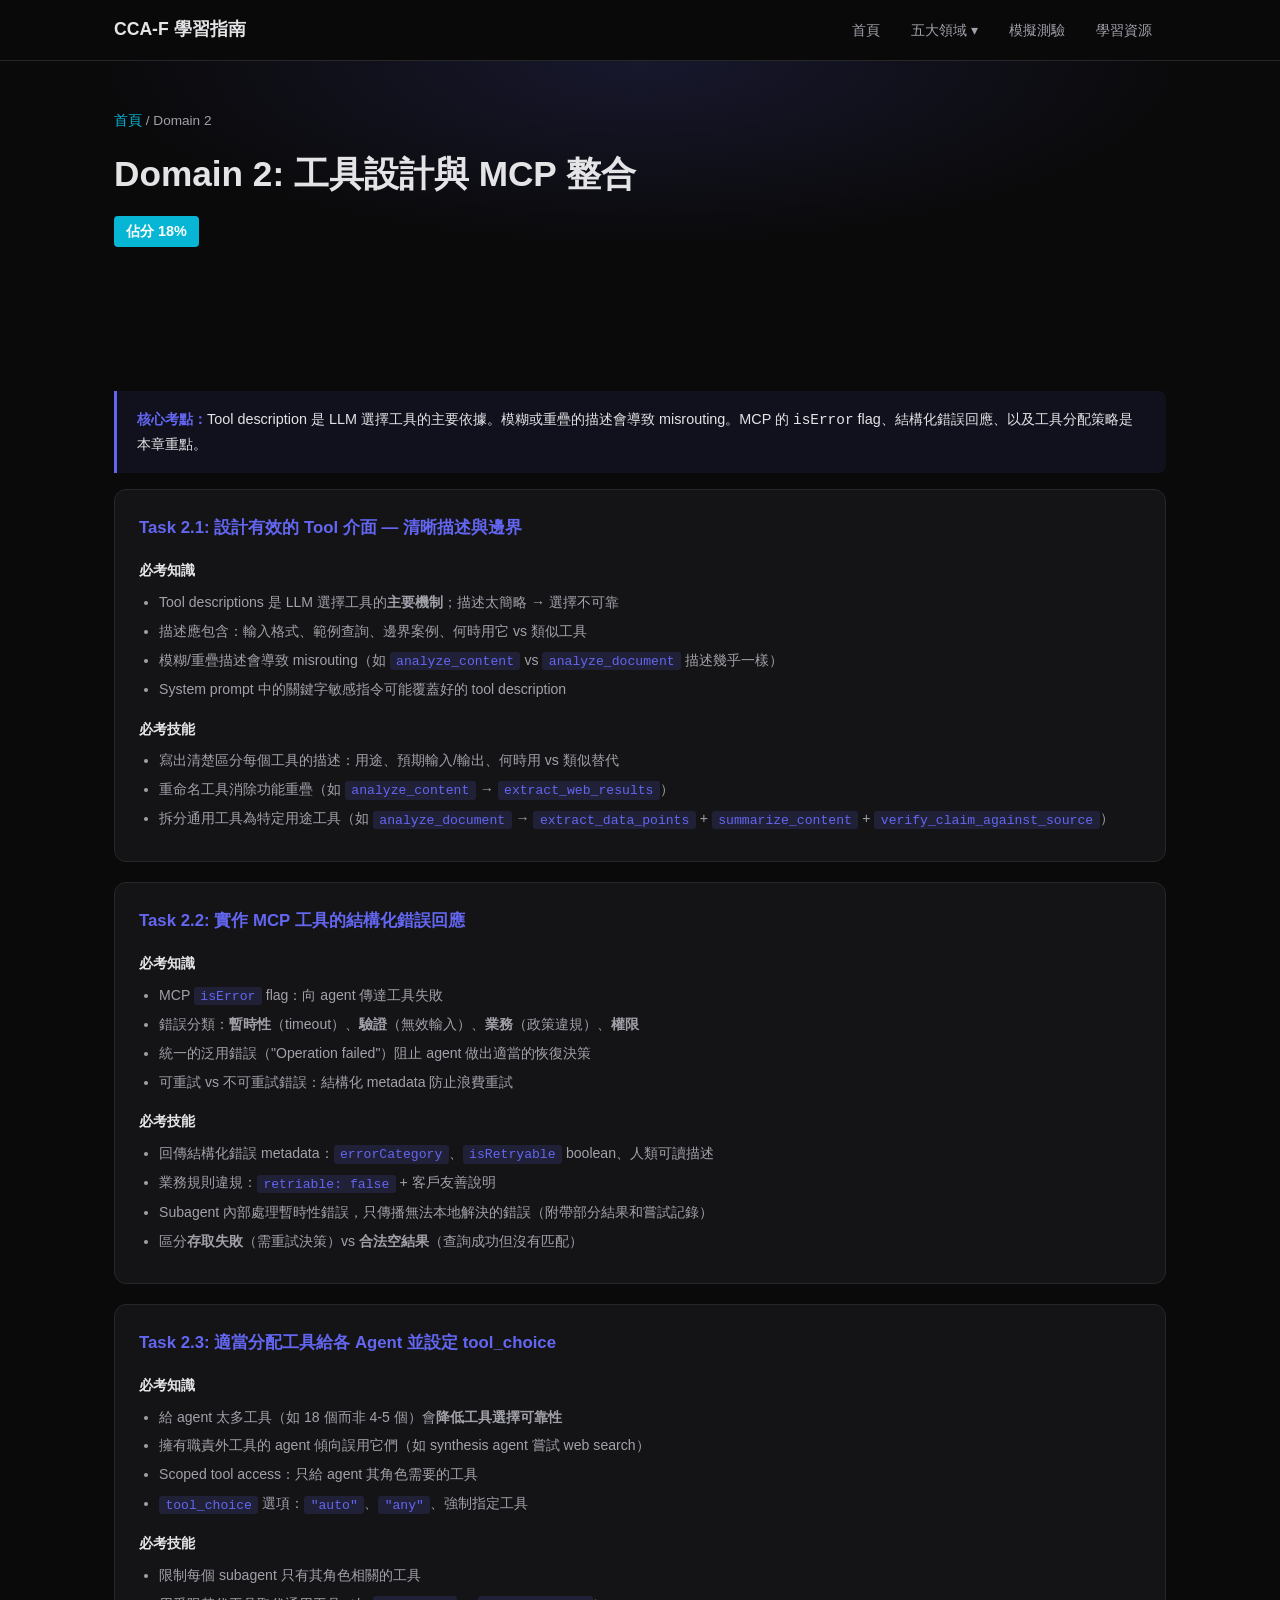
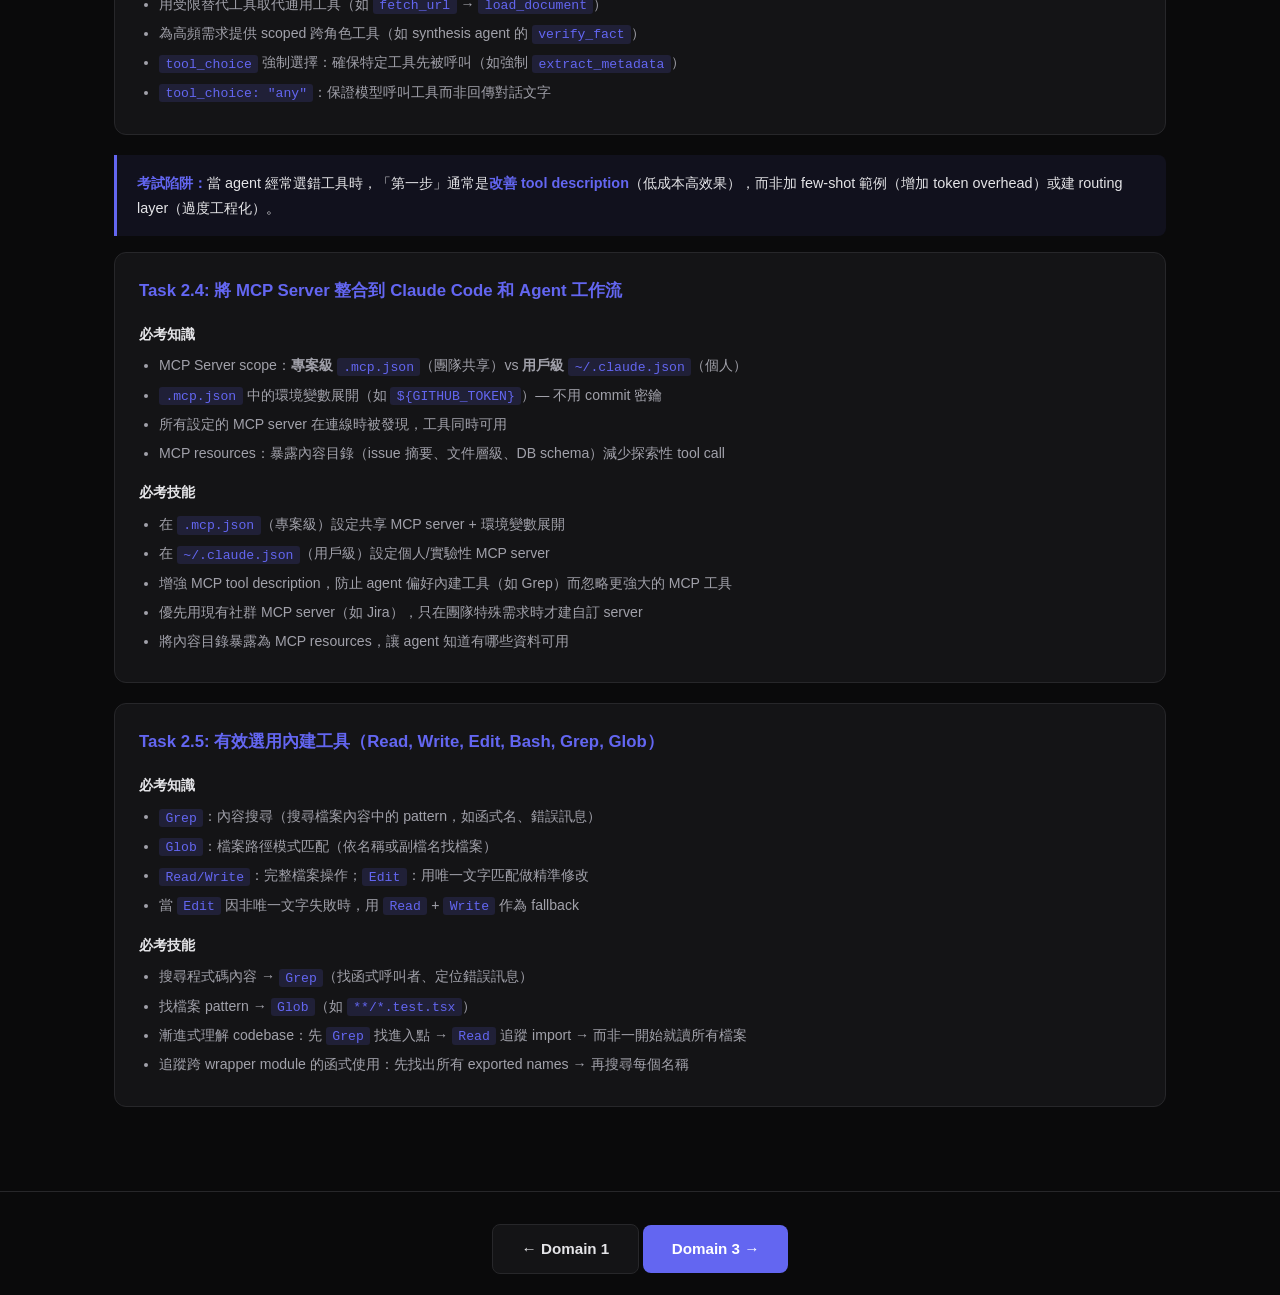
==== domain2.html @ 0cb267b5 "feat: 建立 CCA-F 繁體中文學習指南網站 - 首頁：考試概覽、6 大情境、5 大 Domain 導覽 - 5 個 Domain 學習頁：完整知識點、技能、考試陷阱 - 12 題互動式模擬測驗" ====
<!DOCTYPE html>
<html lang="zh-Hant">
<head>
  <meta charset="UTF-8">
  <meta name="viewport" content="width=device-width, initial-scale=1.0">
  <title>D2: 工具設計與 MCP 整合 | CCA-F 學習指南</title>
  <link rel="stylesheet" href="css/style.css">
</head>
<body>
  <nav class="navbar">
    <div class="container nav-container">
      <a href="index.html" class="nav-logo">CCA-F 學習指南</a>
      <button class="nav-toggle" aria-label="切換選單">☰</button>
      <ul class="nav-links">
        <li><a href="index.html">首頁</a></li>
        <li class="dropdown">
          <a href="#" class="dropdown-toggle">五大領域 ▾</a>
          <ul class="dropdown-menu">
            <li><a href="domain1.html">D1: Agentic 架構</a></li>
            <li><a href="domain2.html" class="active">D2: 工具與 MCP</a></li>
            <li><a href="domain3.html">D3: Claude Code</a></li>
            <li><a href="domain4.html">D4: Prompt 工程</a></li>
            <li><a href="domain5.html">D5: Context 管理</a></li>
          </ul>
        </li>
        <li><a href="quiz.html">模擬測驗</a></li>
        <li><a href="resources.html">學習資源</a></li>
      </ul>
    </div>
  </nav>

  <header class="page-header" style="--accent: #06b6d4">
    <div class="container">
      <div class="breadcrumb"><a href="index.html">首頁</a> / Domain 2</div>
      <h1>Domain 2: 工具設計與 MCP 整合</h1>
      <div class="weight-badge" style="background: #06b6d4">佔分 18%</div>
    </div>
  </header>

  <section class="task-section">
    <div class="container">

      <div class="key-concept">
        <strong>核心考點：</strong>Tool description 是 LLM 選擇工具的主要依據。模糊或重疊的描述會導致 misrouting。MCP 的 <code>isError</code> flag、結構化錯誤回應、以及工具分配策略是本章重點。
      </div>

      <div class="task-card">
        <h3>Task 2.1: 設計有效的 Tool 介面 — 清晰描述與邊界</h3>
        <h4>必考知識</h4>
        <ul>
          <li>Tool descriptions 是 LLM 選擇工具的<strong>主要機制</strong>；描述太簡略 → 選擇不可靠</li>
          <li>描述應包含：輸入格式、範例查詢、邊界案例、何時用它 vs 類似工具</li>
          <li>模糊/重疊描述會導致 misrouting（如 <code>analyze_content</code> vs <code>analyze_document</code> 描述幾乎一樣）</li>
          <li>System prompt 中的關鍵字敏感指令可能覆蓋好的 tool description</li>
        </ul>
        <h4>必考技能</h4>
        <ul>
          <li>寫出清楚區分每個工具的描述：用途、預期輸入/輸出、何時用 vs 類似替代</li>
          <li>重命名工具消除功能重疊（如 <code>analyze_content</code> → <code>extract_web_results</code>）</li>
          <li>拆分通用工具為特定用途工具（如 <code>analyze_document</code> → <code>extract_data_points</code> + <code>summarize_content</code> + <code>verify_claim_against_source</code>）</li>
        </ul>
      </div>

      <div class="task-card">
        <h3>Task 2.2: 實作 MCP 工具的結構化錯誤回應</h3>
        <h4>必考知識</h4>
        <ul>
          <li>MCP <code>isError</code> flag：向 agent 傳達工具失敗</li>
          <li>錯誤分類：<strong>暫時性</strong>（timeout）、<strong>驗證</strong>（無效輸入）、<strong>業務</strong>（政策違規）、<strong>權限</strong></li>
          <li>統一的泛用錯誤（"Operation failed"）阻止 agent 做出適當的恢復決策</li>
          <li>可重試 vs 不可重試錯誤：結構化 metadata 防止浪費重試</li>
        </ul>
        <h4>必考技能</h4>
        <ul>
          <li>回傳結構化錯誤 metadata：<code>errorCategory</code>、<code>isRetryable</code> boolean、人類可讀描述</li>
          <li>業務規則違規：<code>retriable: false</code> + 客戶友善說明</li>
          <li>Subagent 內部處理暫時性錯誤，只傳播無法本地解決的錯誤（附帶部分結果和嘗試記錄）</li>
          <li>區分<strong>存取失敗</strong>（需重試決策）vs <strong>合法空結果</strong>（查詢成功但沒有匹配）</li>
        </ul>
      </div>

      <div class="task-card">
        <h3>Task 2.3: 適當分配工具給各 Agent 並設定 tool_choice</h3>
        <h4>必考知識</h4>
        <ul>
          <li>給 agent 太多工具（如 18 個而非 4-5 個）會<strong>降低工具選擇可靠性</strong></li>
          <li>擁有職責外工具的 agent 傾向誤用它們（如 synthesis agent 嘗試 web search）</li>
          <li>Scoped tool access：只給 agent 其角色需要的工具</li>
          <li><code>tool_choice</code> 選項：<code>"auto"</code>、<code>"any"</code>、強制指定工具</li>
        </ul>
        <h4>必考技能</h4>
        <ul>
          <li>限制每個 subagent 只有其角色相關的工具</li>
          <li>用受限替代工具取代通用工具（如 <code>fetch_url</code> → <code>load_document</code>）</li>
          <li>為高頻需求提供 scoped 跨角色工具（如 synthesis agent 的 <code>verify_fact</code>）</li>
          <li><code>tool_choice</code> 強制選擇：確保特定工具先被呼叫（如強制 <code>extract_metadata</code>）</li>
          <li><code>tool_choice: "any"</code>：保證模型呼叫工具而非回傳對話文字</li>
        </ul>
      </div>

      <div class="key-concept">
        <strong>考試陷阱：</strong>當 agent 經常選錯工具時，「第一步」通常是<strong>改善 tool description</strong>（低成本高效果），而非加 few-shot 範例（增加 token overhead）或建 routing layer（過度工程化）。
      </div>

      <div class="task-card">
        <h3>Task 2.4: 將 MCP Server 整合到 Claude Code 和 Agent 工作流</h3>
        <h4>必考知識</h4>
        <ul>
          <li>MCP Server scope：<strong>專案級</strong> <code>.mcp.json</code>（團隊共享）vs <strong>用戶級</strong> <code>~/.claude.json</code>（個人）</li>
          <li><code>.mcp.json</code> 中的環境變數展開（如 <code>${GITHUB_TOKEN}</code>）— 不用 commit 密鑰</li>
          <li>所有設定的 MCP server 在連線時被發現，工具同時可用</li>
          <li>MCP resources：暴露內容目錄（issue 摘要、文件層級、DB schema）減少探索性 tool call</li>
        </ul>
        <h4>必考技能</h4>
        <ul>
          <li>在 <code>.mcp.json</code>（專案級）設定共享 MCP server + 環境變數展開</li>
          <li>在 <code>~/.claude.json</code>（用戶級）設定個人/實驗性 MCP server</li>
          <li>增強 MCP tool description，防止 agent 偏好內建工具（如 Grep）而忽略更強大的 MCP 工具</li>
          <li>優先用現有社群 MCP server（如 Jira），只在團隊特殊需求時才建自訂 server</li>
          <li>將內容目錄暴露為 MCP resources，讓 agent 知道有哪些資料可用</li>
        </ul>
      </div>

      <div class="task-card">
        <h3>Task 2.5: 有效選用內建工具（Read, Write, Edit, Bash, Grep, Glob）</h3>
        <h4>必考知識</h4>
        <ul>
          <li><code>Grep</code>：內容搜尋（搜尋檔案內容中的 pattern，如函式名、錯誤訊息）</li>
          <li><code>Glob</code>：檔案路徑模式匹配（依名稱或副檔名找檔案）</li>
          <li><code>Read/Write</code>：完整檔案操作；<code>Edit</code>：用唯一文字匹配做精準修改</li>
          <li>當 <code>Edit</code> 因非唯一文字失敗時，用 <code>Read</code> + <code>Write</code> 作為 fallback</li>
        </ul>
        <h4>必考技能</h4>
        <ul>
          <li>搜尋程式碼內容 → <code>Grep</code>（找函式呼叫者、定位錯誤訊息）</li>
          <li>找檔案 pattern → <code>Glob</code>（如 <code>**/*.test.tsx</code>）</li>
          <li>漸進式理解 codebase：先 <code>Grep</code> 找進入點 → <code>Read</code> 追蹤 import → 而非一開始就讀所有檔案</li>
          <li>追蹤跨 wrapper module 的函式使用：先找出所有 exported names → 再搜尋每個名稱</li>
        </ul>
      </div>

    </div>
  </section>

  <footer class="footer">
    <div class="container">
      <p>
        <a href="domain1.html" class="btn btn-secondary">← Domain 1</a>
        <a href="domain3.html" class="btn btn-primary">Domain 3 →</a>
      </p>
    </div>
  </footer>

  <script src="js/main.js"></script>
</body>
</html>
---- css/style.css ----
/* === Reset & Base === */
*, *::before, *::after { margin: 0; padding: 0; box-sizing: border-box; }

:root {
  --bg: #0a0a0b;
  --bg-card: #141416;
  --bg-hover: #1c1c20;
  --text: #e4e4e7;
  --text-dim: #a1a1aa;
  --accent: #6366f1;
  --accent-glow: rgba(99, 102, 241, 0.15);
  --border: #27272a;
  --radius: 12px;
  --radius-sm: 8px;
  --font: 'Noto Sans TC', -apple-system, BlinkMacSystemFont, 'Segoe UI', sans-serif;
  --mono: 'JetBrains Mono', 'Fira Code', 'Consolas', monospace;
}

html { scroll-behavior: smooth; }
body {
  font-family: var(--font);
  background: var(--bg);
  color: var(--text);
  line-height: 1.7;
  -webkit-font-smoothing: antialiased;
}
a { color: var(--accent); text-decoration: none; transition: opacity 0.2s; }
a:hover { opacity: 0.85; }
.container { max-width: 1100px; margin: 0 auto; padding: 0 1.5rem; }

/* === Navbar === */
.navbar {
  position: sticky; top: 0; z-index: 100;
  background: rgba(10, 10, 11, 0.85);
  backdrop-filter: blur(12px);
  border-bottom: 1px solid var(--border);
}
.nav-container { display: flex; align-items: center; justify-content: space-between; height: 60px; }
.nav-logo { font-weight: 700; font-size: 1.1rem; color: var(--text); }
.nav-links { display: flex; list-style: none; gap: 0.25rem; align-items: center; }
.nav-links a {
  color: var(--text-dim); padding: 0.5rem 0.85rem; border-radius: var(--radius-sm);
  font-size: 0.9rem; transition: all 0.2s;
}
.nav-links a:hover, .nav-links a.active { color: var(--text); background: var(--bg-hover); opacity: 1; }
.nav-toggle { display: none; background: none; border: none; color: var(--text); font-size: 1.5rem; cursor: pointer; }

/* Dropdown */
.dropdown { position: relative; }
.dropdown-menu {
  display: none; position: absolute; top: 100%; left: 0;
  background: var(--bg-card); border: 1px solid var(--border); border-radius: var(--radius-sm);
  min-width: 200px; padding: 0.5rem 0; list-style: none; box-shadow: 0 8px 32px rgba(0,0,0,0.4);
}
.dropdown:hover .dropdown-menu { display: block; }
.dropdown-menu a { display: block; padding: 0.5rem 1rem; white-space: nowrap; }

/* === Hero === */
.hero {
  text-align: center; padding: 6rem 0 4rem;
  background: radial-gradient(ellipse at 50% 0%, var(--accent-glow) 0%, transparent 60%);
}
.hero h1 { font-size: clamp(2rem, 5vw, 3.2rem); font-weight: 800; line-height: 1.2; margin-bottom: 1rem; }
.highlight { color: var(--accent); }
.hero-subtitle { font-size: 1.25rem; color: var(--text-dim); margin-bottom: 0.5rem; }
.hero-desc { color: var(--text-dim); font-size: 0.95rem; margin-bottom: 2rem; }
.hero-actions { display: flex; gap: 1rem; justify-content: center; flex-wrap: wrap; }

/* === Buttons === */
.btn {
  display: inline-block; padding: 0.7rem 1.8rem; border-radius: var(--radius-sm);
  font-weight: 600; font-size: 0.95rem; transition: all 0.2s; cursor: pointer; border: none;
}
.btn-primary { background: var(--accent); color: #fff; }
.btn-primary:hover { background: #5558e6; opacity: 1; }
.btn-secondary { background: var(--bg-card); color: var(--text); border: 1px solid var(--border); }
.btn-secondary:hover { background: var(--bg-hover); opacity: 1; }
.btn-lg { padding: 0.9rem 2.5rem; font-size: 1.05rem; }

/* === Sections === */
section { padding: 4rem 0; }
section h2 { font-size: 1.8rem; font-weight: 700; margin-bottom: 0.5rem; text-align: center; }
.section-desc { text-align: center; color: var(--text-dim); margin-bottom: 2rem; }

/* === Info Grid (Exam Overview) === */
.info-grid { display: grid; grid-template-columns: repeat(auto-fit, minmax(220px, 1fr)); gap: 1.25rem; margin-top: 2rem; }
.info-card {
  background: var(--bg-card); border: 1px solid var(--border); border-radius: var(--radius);
  padding: 1.5rem; text-align: center;
}
.info-icon { font-size: 2rem; margin-bottom: 0.75rem; }
.info-card h3 { font-size: 1.1rem; margin-bottom: 0.4rem; }
.info-card p { color: var(--text-dim); font-size: 0.88rem; line-height: 1.6; }

/* === Scenario Grid === */
.scenario-grid { display: grid; grid-template-columns: repeat(auto-fit, minmax(300px, 1fr)); gap: 1.25rem; margin-top: 1.5rem; }
.scenario-card {
  background: var(--bg-card); border: 1px solid var(--border); border-radius: var(--radius);
  padding: 1.5rem; position: relative;
}
.scenario-num {
  display: inline-block; background: var(--accent); color: #fff; font-weight: 700;
  font-size: 0.75rem; padding: 0.15rem 0.5rem; border-radius: 4px; margin-bottom: 0.75rem;
}
.scenario-card h3 { font-size: 1.05rem; margin-bottom: 0.5rem; }
.scenario-card p { color: var(--text-dim); font-size: 0.88rem; line-height: 1.6; }
.scenario-domains {
  margin-top: 0.75rem; font-size: 0.75rem; color: var(--accent);
  font-family: var(--mono); letter-spacing: 0.5px;
}

/* === Domain List === */
.domain-list { display: flex; flex-direction: column; gap: 0.75rem; margin-top: 2rem; }
.domain-card {
  display: flex; align-items: center; gap: 1.25rem;
  background: var(--bg-card); border: 1px solid var(--border); border-radius: var(--radius);
  padding: 1.25rem 1.5rem; transition: all 0.2s; color: var(--text);
}
.domain-card:hover { border-color: var(--accent); background: var(--bg-hover); opacity: 1; transform: translateX(4px); }
.domain-weight {
  font-size: 1.5rem; font-weight: 800; color: var(--accent);
  min-width: 60px; text-align: center; font-family: var(--mono);
}
.domain-info { flex: 1; }
.domain-info h3 { font-size: 1rem; margin-bottom: 0.25rem; }
.domain-info p { color: var(--text-dim); font-size: 0.85rem; }
.domain-tasks { font-size: 0.75rem; color: var(--accent); font-family: var(--mono); }
.domain-arrow { font-size: 1.25rem; color: var(--text-dim); }

/* === CTA === */
.cta { text-align: center; padding: 4rem 0; }
.cta p { color: var(--text-dim); margin: 0.75rem 0 1.5rem; }

/* === Footer === */
.footer {
  text-align: center; padding: 2rem 0; border-top: 1px solid var(--border);
  color: var(--text-dim); font-size: 0.85rem;
}
.footer-note { font-size: 0.75rem; margin: 0.5rem 0; opacity: 0.6; }

/* === Domain Detail Page === */
.page-header {
  padding: 3rem 0 2rem;
  background: radial-gradient(ellipse at 50% 0%, var(--accent-glow) 0%, transparent 60%);
}
.page-header .breadcrumb { font-size: 0.85rem; color: var(--text-dim); margin-bottom: 0.75rem; }
.page-header h1 { font-size: clamp(1.6rem, 4vw, 2.2rem); }
.page-header .weight-badge {
  display: inline-block; background: var(--accent); color: #fff; font-weight: 700;
  padding: 0.2rem 0.75rem; border-radius: 4px; font-size: 0.9rem; margin-top: 0.75rem;
}

.task-section { margin-top: 2rem; }
.task-card {
  background: var(--bg-card); border: 1px solid var(--border); border-radius: var(--radius);
  padding: 1.5rem; margin-bottom: 1.25rem;
}
.task-card h3 { font-size: 1.05rem; margin-bottom: 1rem; color: var(--accent); }
.task-card h4 { font-size: 0.9rem; margin: 1rem 0 0.5rem; color: var(--text); }
.task-card ul { padding-left: 1.25rem; color: var(--text-dim); font-size: 0.88rem; }
.task-card li { margin-bottom: 0.4rem; line-height: 1.6; }
.task-card code {
  background: rgba(99, 102, 241, 0.15); color: var(--accent);
  padding: 0.1rem 0.4rem; border-radius: 3px; font-family: var(--mono); font-size: 0.82rem;
}

.key-concept {
  background: rgba(99, 102, 241, 0.08); border-left: 3px solid var(--accent);
  padding: 1rem 1.25rem; border-radius: 0 var(--radius-sm) var(--radius-sm) 0;
  margin: 1rem 0; font-size: 0.9rem;
}
.key-concept strong { color: var(--accent); }

/* === Quiz Page === */
.quiz-container { max-width: 800px; margin: 0 auto; }
.quiz-progress {
  display: flex; align-items: center; gap: 1rem; margin-bottom: 2rem;
  font-size: 0.9rem; color: var(--text-dim);
}
.progress-bar { flex: 1; height: 6px; background: var(--border); border-radius: 3px; overflow: hidden; }
.progress-fill { height: 100%; background: var(--accent); border-radius: 3px; transition: width 0.3s; }

.quiz-question {
  background: var(--bg-card); border: 1px solid var(--border); border-radius: var(--radius);
  padding: 2rem;
}
.quiz-scenario {
  font-size: 0.82rem; color: var(--accent); font-family: var(--mono);
  margin-bottom: 0.75rem; text-transform: uppercase; letter-spacing: 0.5px;
}
.quiz-question h3 { font-size: 1.05rem; line-height: 1.6; margin-bottom: 1.5rem; }
.quiz-options { display: flex; flex-direction: column; gap: 0.75rem; }
.quiz-option {
  display: block; width: 100%; text-align: left; padding: 1rem 1.25rem;
  background: var(--bg); border: 1px solid var(--border); border-radius: var(--radius-sm);
  color: var(--text); font-size: 0.9rem; cursor: pointer; transition: all 0.2s;
  font-family: inherit; line-height: 1.5;
}
.quiz-option:hover { border-color: var(--accent); background: var(--bg-hover); }
.quiz-option.selected { border-color: var(--accent); background: var(--accent-glow); }
.quiz-option.correct { border-color: #10b981; background: rgba(16, 185, 129, 0.1); }
.quiz-option.incorrect { border-color: #ef4444; background: rgba(239, 68, 68, 0.1); }
.quiz-option:disabled { cursor: default; }

.quiz-explanation {
  margin-top: 1.5rem; padding: 1.25rem; background: rgba(16, 185, 129, 0.08);
  border-left: 3px solid #10b981; border-radius: 0 var(--radius-sm) var(--radius-sm) 0;
  font-size: 0.88rem; line-height: 1.7; color: var(--text-dim); display: none;
}
.quiz-explanation.show { display: block; }
.quiz-explanation strong { color: #10b981; }

.quiz-nav { display: flex; justify-content: space-between; margin-top: 1.5rem; }

.quiz-result {
  text-align: center; background: var(--bg-card); border: 1px solid var(--border);
  border-radius: var(--radius); padding: 3rem 2rem;
}
.quiz-score { font-size: 3rem; font-weight: 800; color: var(--accent); margin: 1rem 0; }
.quiz-result p { color: var(--text-dim); margin-bottom: 1rem; }

/* === Resources Page === */
.resource-group { margin-bottom: 2.5rem; }
.resource-group h3 { font-size: 1.1rem; margin-bottom: 1rem; padding-bottom: 0.5rem; border-bottom: 1px solid var(--border); }
.resource-list { display: flex; flex-direction: column; gap: 0.75rem; }
.resource-item {
  display: flex; align-items: center; gap: 1rem;
  background: var(--bg-card); border: 1px solid var(--border); border-radius: var(--radius-sm);
  padding: 1rem 1.25rem; transition: all 0.2s;
}
.resource-item:hover { border-color: var(--accent); }
.resource-icon { font-size: 1.5rem; min-width: 36px; text-align: center; }
.resource-info h4 { font-size: 0.95rem; margin-bottom: 0.2rem; }
.resource-info h4 a { color: var(--text); }
.resource-info h4 a:hover { color: var(--accent); }
.resource-info p { font-size: 0.82rem; color: var(--text-dim); }
.resource-tag {
  font-size: 0.7rem; padding: 0.15rem 0.5rem; border-radius: 3px;
  background: var(--accent-glow); color: var(--accent); font-family: var(--mono);
  margin-left: auto; white-space: nowrap;
}

/* === Responsive === */
@media (max-width: 768px) {
  .nav-links {
    display: none; flex-direction: column; position: absolute; top: 60px; left: 0; right: 0;
    background: var(--bg-card); border-bottom: 1px solid var(--border); padding: 1rem;
  }
  .nav-links.open { display: flex; }
  .nav-toggle { display: block; }
  .dropdown-menu { position: static; box-shadow: none; border: none; padding-left: 1rem; }
  .dropdown:hover .dropdown-menu { display: none; }
  .dropdown.open .dropdown-menu { display: block; }
  .hero { padding: 4rem 0 2.5rem; }
  .domain-card { flex-direction: column; text-align: center; }
  .domain-weight { min-width: unset; }
  .domain-arrow { display: none; }
  .quiz-question { padding: 1.25rem; }
}
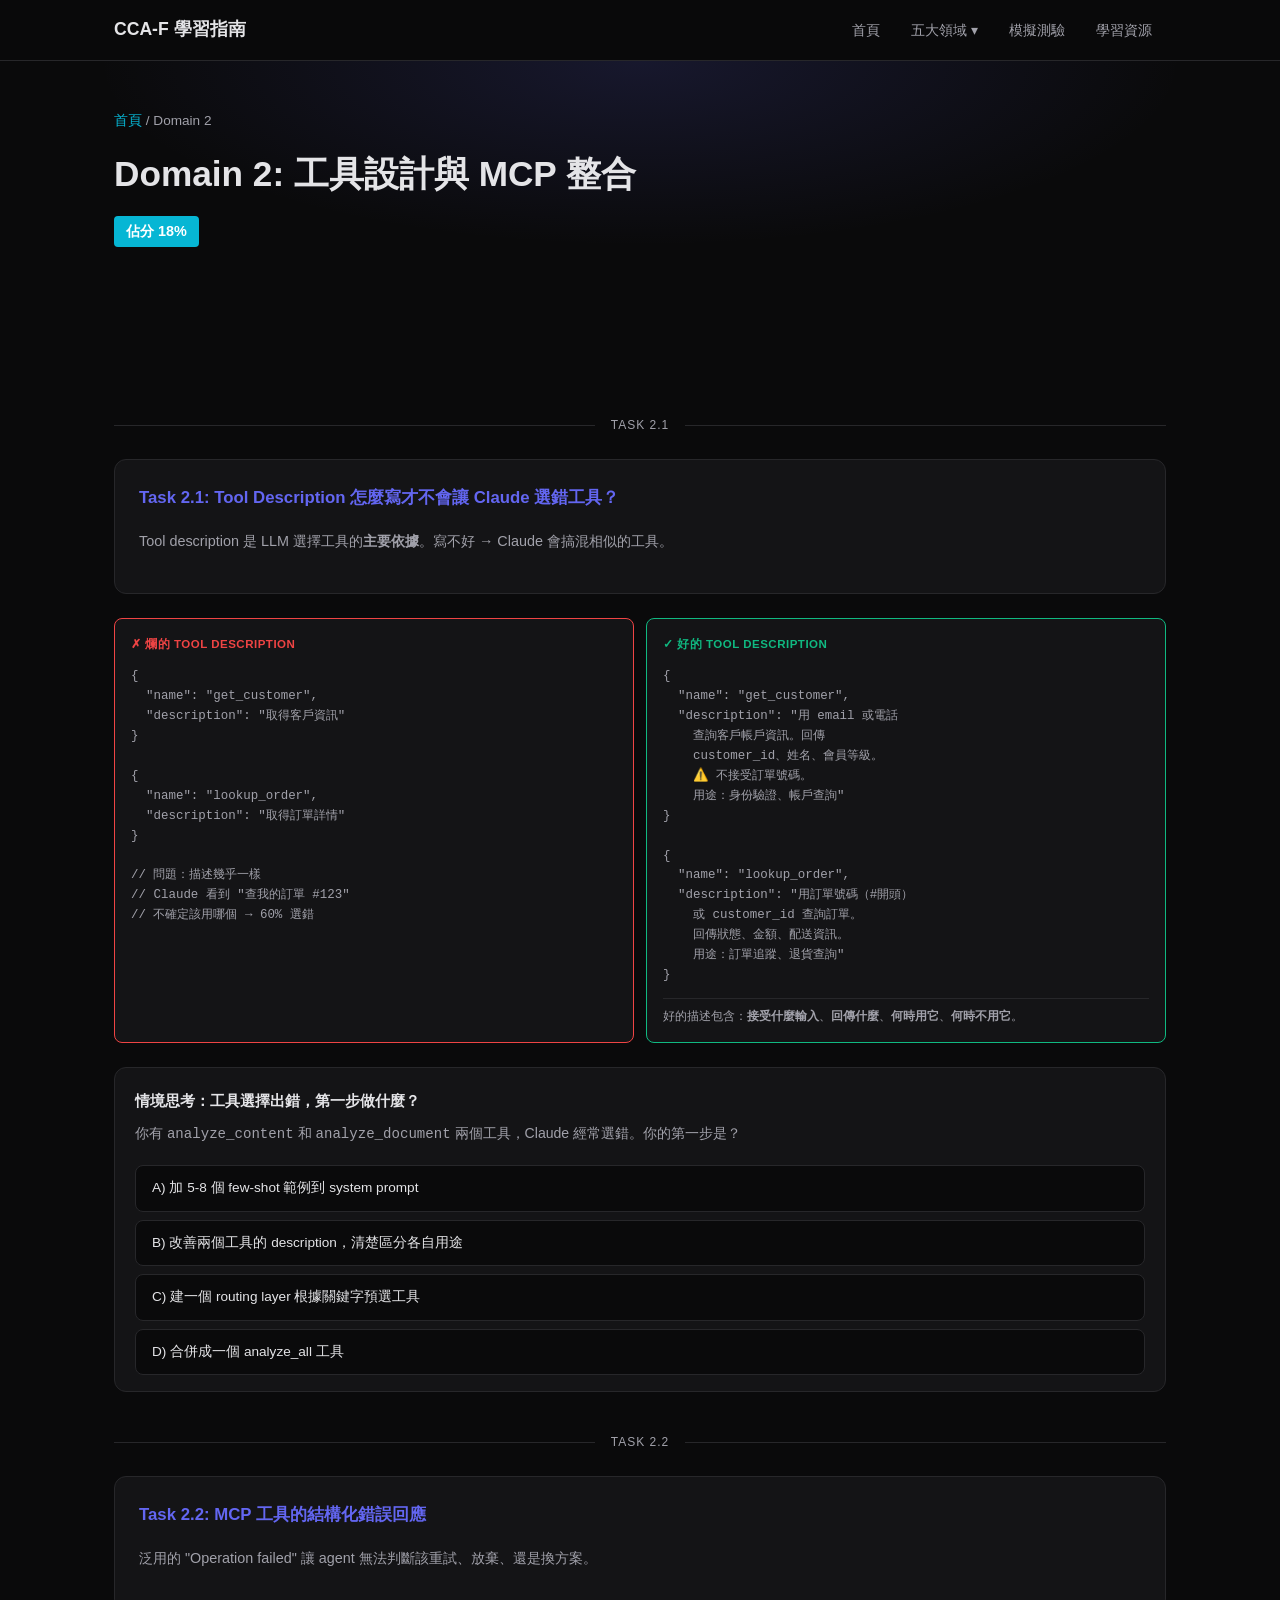
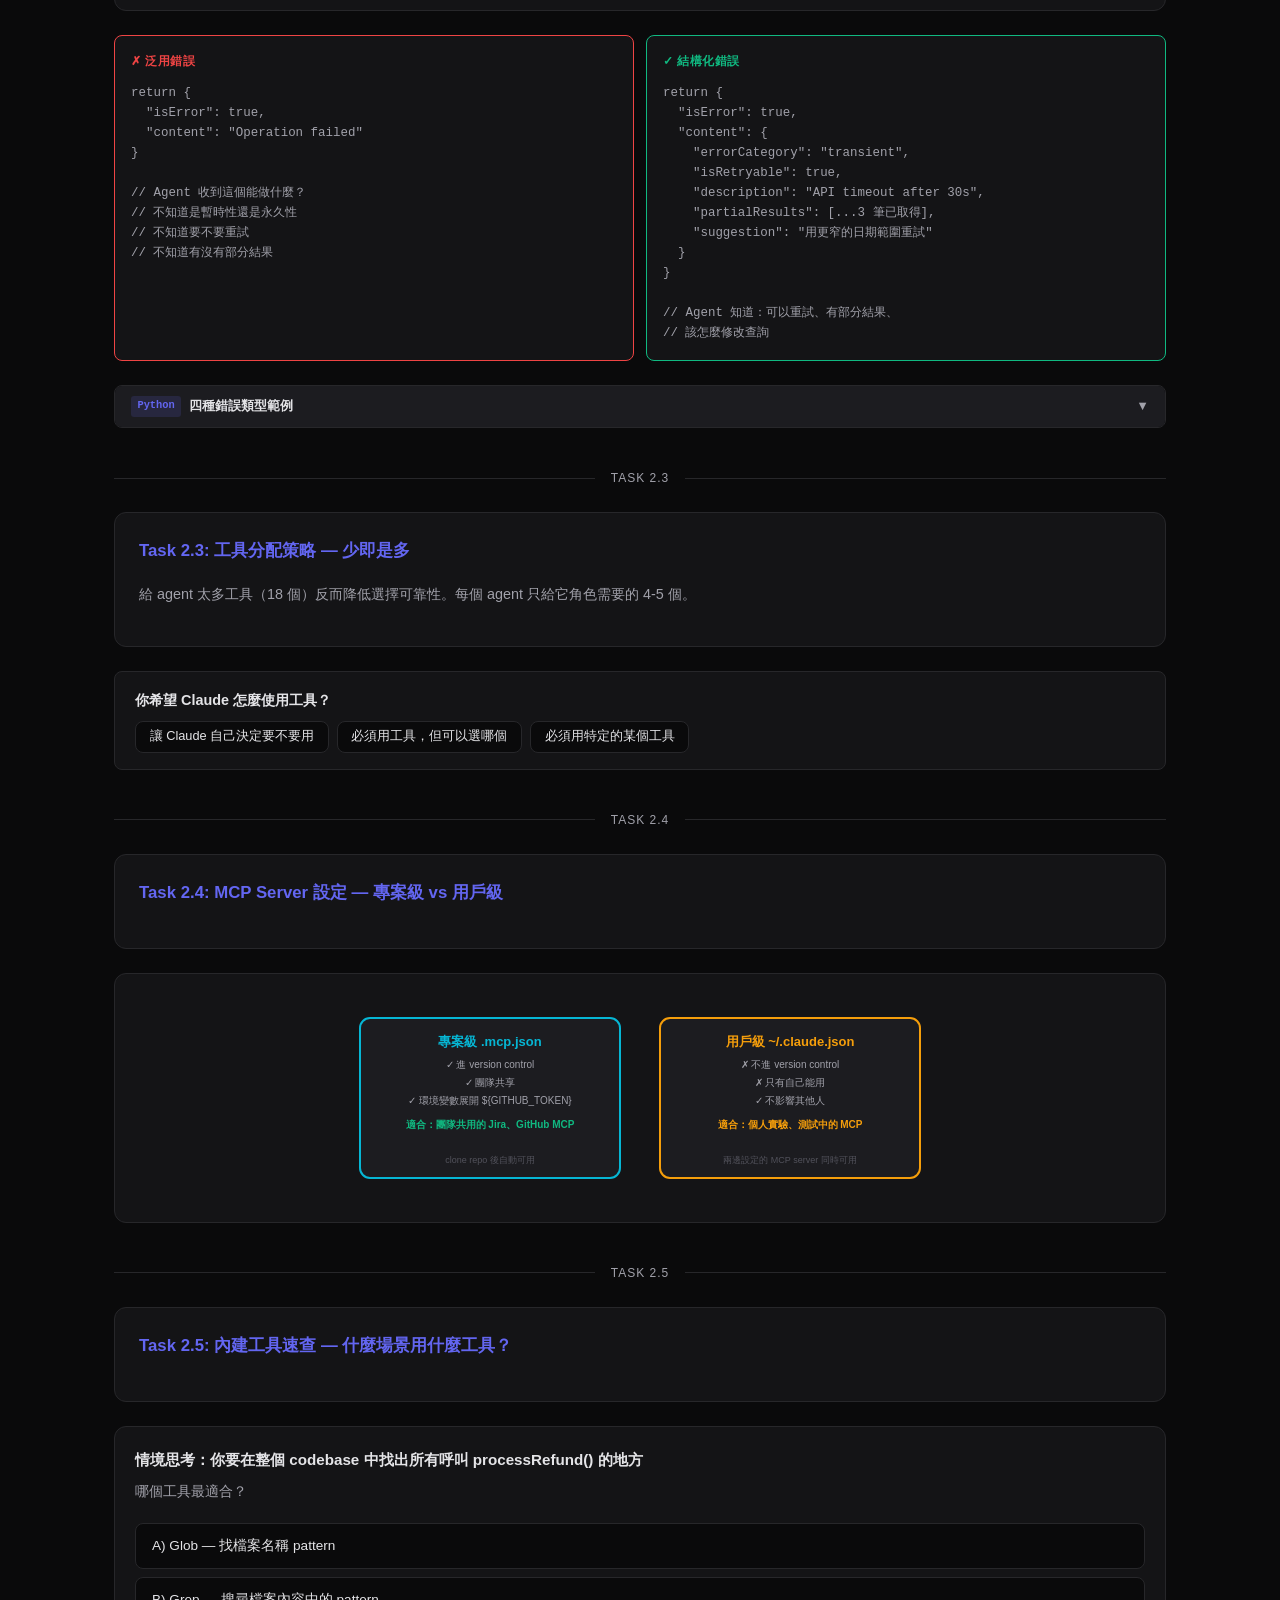
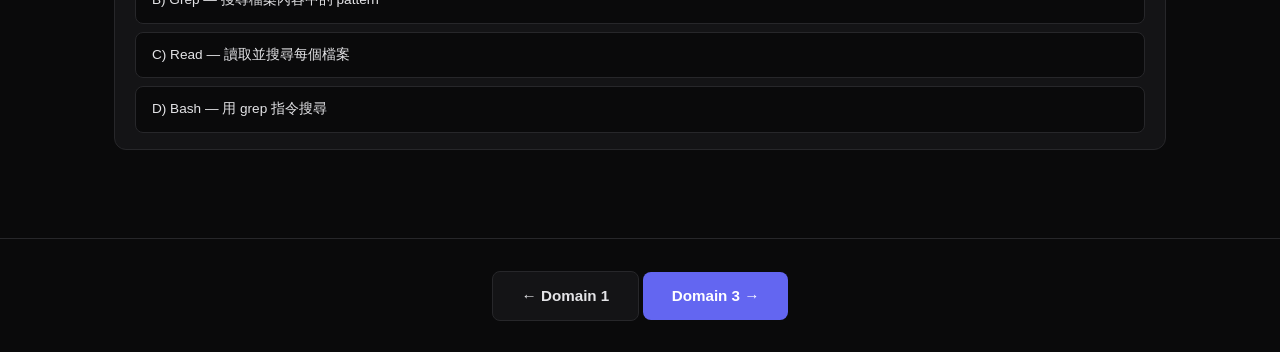
==== commit 8b966d9f: "feat: Domain 2-5 全部改版為互動式學習體驗 Domain 2 (工具設計與 MCP): - Before/After: 爛的 vs 好的 tool description - 四種錯誤" ====
--- a/domain2.html
+++ b/domain2.html
@@ -40,103 +40,240 @@
   <section class="task-section">
     <div class="container">
 
-      <div class="key-concept">
-        <strong>核心考點：</strong>Tool description 是 LLM 選擇工具的主要依據。模糊或重疊的描述會導致 misrouting。MCP 的 <code>isError</code> flag、結構化錯誤回應、以及工具分配策略是本章重點。
-      </div>
-
-      <div class="task-card">
-        <h3>Task 2.1: 設計有效的 Tool 介面 — 清晰描述與邊界</h3>
-        <h4>必考知識</h4>
-        <ul>
-          <li>Tool descriptions 是 LLM 選擇工具的<strong>主要機制</strong>；描述太簡略 → 選擇不可靠</li>
-          <li>描述應包含：輸入格式、範例查詢、邊界案例、何時用它 vs 類似工具</li>
-          <li>模糊/重疊描述會導致 misrouting（如 <code>analyze_content</code> vs <code>analyze_document</code> 描述幾乎一樣）</li>
-          <li>System prompt 中的關鍵字敏感指令可能覆蓋好的 tool description</li>
-        </ul>
-        <h4>必考技能</h4>
-        <ul>
-          <li>寫出清楚區分每個工具的描述：用途、預期輸入/輸出、何時用 vs 類似替代</li>
-          <li>重命名工具消除功能重疊（如 <code>analyze_content</code> → <code>extract_web_results</code>）</li>
-          <li>拆分通用工具為特定用途工具（如 <code>analyze_document</code> → <code>extract_data_points</code> + <code>summarize_content</code> + <code>verify_claim_against_source</code>）</li>
-        </ul>
-      </div>
-
-      <div class="task-card">
-        <h3>Task 2.2: 實作 MCP 工具的結構化錯誤回應</h3>
-        <h4>必考知識</h4>
-        <ul>
-          <li>MCP <code>isError</code> flag：向 agent 傳達工具失敗</li>
-          <li>錯誤分類：<strong>暫時性</strong>（timeout）、<strong>驗證</strong>（無效輸入）、<strong>業務</strong>（政策違規）、<strong>權限</strong></li>
-          <li>統一的泛用錯誤（"Operation failed"）阻止 agent 做出適當的恢復決策</li>
-          <li>可重試 vs 不可重試錯誤：結構化 metadata 防止浪費重試</li>
-        </ul>
-        <h4>必考技能</h4>
-        <ul>
-          <li>回傳結構化錯誤 metadata：<code>errorCategory</code>、<code>isRetryable</code> boolean、人類可讀描述</li>
-          <li>業務規則違規：<code>retriable: false</code> + 客戶友善說明</li>
-          <li>Subagent 內部處理暫時性錯誤，只傳播無法本地解決的錯誤（附帶部分結果和嘗試記錄）</li>
-          <li>區分<strong>存取失敗</strong>（需重試決策）vs <strong>合法空結果</strong>（查詢成功但沒有匹配）</li>
-        </ul>
-      </div>
-
-      <div class="task-card">
-        <h3>Task 2.3: 適當分配工具給各 Agent 並設定 tool_choice</h3>
-        <h4>必考知識</h4>
-        <ul>
-          <li>給 agent 太多工具（如 18 個而非 4-5 個）會<strong>降低工具選擇可靠性</strong></li>
-          <li>擁有職責外工具的 agent 傾向誤用它們（如 synthesis agent 嘗試 web search）</li>
-          <li>Scoped tool access：只給 agent 其角色需要的工具</li>
-          <li><code>tool_choice</code> 選項：<code>"auto"</code>、<code>"any"</code>、強制指定工具</li>
-        </ul>
-        <h4>必考技能</h4>
-        <ul>
-          <li>限制每個 subagent 只有其角色相關的工具</li>
-          <li>用受限替代工具取代通用工具（如 <code>fetch_url</code> → <code>load_document</code>）</li>
-          <li>為高頻需求提供 scoped 跨角色工具（如 synthesis agent 的 <code>verify_fact</code>）</li>
-          <li><code>tool_choice</code> 強制選擇：確保特定工具先被呼叫（如強制 <code>extract_metadata</code>）</li>
-          <li><code>tool_choice: "any"</code>：保證模型呼叫工具而非回傳對話文字</li>
-        </ul>
-      </div>
-
-      <div class="key-concept">
-        <strong>考試陷阱：</strong>當 agent 經常選錯工具時，「第一步」通常是<strong>改善 tool description</strong>（低成本高效果），而非加 few-shot 範例（增加 token overhead）或建 routing layer（過度工程化）。
-      </div>
-
-      <div class="task-card">
-        <h3>Task 2.4: 將 MCP Server 整合到 Claude Code 和 Agent 工作流</h3>
-        <h4>必考知識</h4>
-        <ul>
-          <li>MCP Server scope：<strong>專案級</strong> <code>.mcp.json</code>（團隊共享）vs <strong>用戶級</strong> <code>~/.claude.json</code>（個人）</li>
-          <li><code>.mcp.json</code> 中的環境變數展開（如 <code>${GITHUB_TOKEN}</code>）— 不用 commit 密鑰</li>
-          <li>所有設定的 MCP server 在連線時被發現，工具同時可用</li>
-          <li>MCP resources：暴露內容目錄（issue 摘要、文件層級、DB schema）減少探索性 tool call</li>
-        </ul>
-        <h4>必考技能</h4>
-        <ul>
-          <li>在 <code>.mcp.json</code>（專案級）設定共享 MCP server + 環境變數展開</li>
-          <li>在 <code>~/.claude.json</code>（用戶級）設定個人/實驗性 MCP server</li>
-          <li>增強 MCP tool description，防止 agent 偏好內建工具（如 Grep）而忽略更強大的 MCP 工具</li>
-          <li>優先用現有社群 MCP server（如 Jira），只在團隊特殊需求時才建自訂 server</li>
-          <li>將內容目錄暴露為 MCP resources，讓 agent 知道有哪些資料可用</li>
-        </ul>
-      </div>
-
-      <div class="task-card">
-        <h3>Task 2.5: 有效選用內建工具（Read, Write, Edit, Bash, Grep, Glob）</h3>
-        <h4>必考知識</h4>
-        <ul>
-          <li><code>Grep</code>：內容搜尋（搜尋檔案內容中的 pattern，如函式名、錯誤訊息）</li>
-          <li><code>Glob</code>：檔案路徑模式匹配（依名稱或副檔名找檔案）</li>
-          <li><code>Read/Write</code>：完整檔案操作；<code>Edit</code>：用唯一文字匹配做精準修改</li>
-          <li>當 <code>Edit</code> 因非唯一文字失敗時，用 <code>Read</code> + <code>Write</code> 作為 fallback</li>
-        </ul>
-        <h4>必考技能</h4>
-        <ul>
-          <li>搜尋程式碼內容 → <code>Grep</code>（找函式呼叫者、定位錯誤訊息）</li>
-          <li>找檔案 pattern → <code>Glob</code>（如 <code>**/*.test.tsx</code>）</li>
-          <li>漸進式理解 codebase：先 <code>Grep</code> 找進入點 → <code>Read</code> 追蹤 import → 而非一開始就讀所有檔案</li>
-          <li>追蹤跨 wrapper module 的函式使用：先找出所有 exported names → 再搜尋每個名稱</li>
-        </ul>
+      <!-- ==================== TASK 2.1 ==================== -->
+      <div class="section-divider">Task 2.1</div>
+      <div class="task-card">
+        <h3>Task 2.1: Tool Description 怎麼寫才不會讓 Claude 選錯工具？</h3>
+        <p style="color: var(--text-dim); font-size: 0.9rem; margin-bottom: 1rem;">
+          Tool description 是 LLM 選擇工具的<strong>主要依據</strong>。寫不好 → Claude 會搞混相似的工具。
+        </p>
+      </div>
+
+      <!-- Before/After: Tool Descriptions -->
+      <div class="compare-card">
+        <div class="compare-grid">
+          <div class="compare-side bad">
+            <div class="compare-label">✗ 爛的 Tool Description</div>
+<pre>{
+  "name": "get_customer",
+  "description": "取得客戶資訊"
+}
+
+{
+  "name": "lookup_order",
+  "description": "取得訂單詳情"
+}
+
+// 問題：描述幾乎一樣
+// Claude 看到 "查我的訂單 #123"
+// 不確定該用哪個 → 60% 選錯</pre>
+          </div>
+          <div class="compare-side good">
+            <div class="compare-label">✓ 好的 Tool Description</div>
+<pre>{
+  "name": "get_customer",
+  "description": "用 email 或電話
+    查詢客戶帳戶資訊。回傳
+    customer_id、姓名、會員等級。
+    ⚠️ 不接受訂單號碼。
+    用途：身份驗證、帳戶查詢"
+}
+
+{
+  "name": "lookup_order",
+  "description": "用訂單號碼（#開頭）
+    或 customer_id 查詢訂單。
+    回傳狀態、金額、配送資訊。
+    用途：訂單追蹤、退貨查詢"
+}</pre>
+            <div class="compare-annotation">
+              好的描述包含：<strong>接受什麼輸入</strong>、<strong>回傳什麼</strong>、<strong>何時用它</strong>、<strong>何時不用它</strong>。
+            </div>
+          </div>
+        </div>
+      </div>
+
+      <!-- Think Card -->
+      <div class="think-card">
+        <div class="think-scenario">
+          <h4>情境思考：工具選擇出錯，第一步做什麼？</h4>
+          <p>你有 <code>analyze_content</code> 和 <code>analyze_document</code> 兩個工具，Claude 經常選錯。你的第一步是？</p>
+        </div>
+        <div class="think-options">
+          <button class="think-opt" data-correct="false" onclick="handleThink(this)">A) 加 5-8 個 few-shot 範例到 system prompt</button>
+          <button class="think-opt" data-correct="true" onclick="handleThink(this)">B) 改善兩個工具的 description，清楚區分各自用途</button>
+          <button class="think-opt" data-correct="false" onclick="handleThink(this)">C) 建一個 routing layer 根據關鍵字預選工具</button>
+          <button class="think-opt" data-correct="false" onclick="handleThink(this)">D) 合併成一個 analyze_all 工具</button>
+        </div>
+        <div class="think-reveal">
+          <strong>B — 改 description 是第一步。</strong>低成本、高效果、直接解決根因。<br><br>
+          更好的做法：重命名工具消除功能重疊，例如 <code>analyze_content</code> → <code>extract_web_results</code>。或者拆成更專精的工具：<code>extract_data_points</code>、<code>summarize_content</code>、<code>verify_claim_against_source</code>。
+        </div>
+      </div>
+
+      <!-- ==================== TASK 2.2 ==================== -->
+      <div class="section-divider">Task 2.2</div>
+      <div class="task-card">
+        <h3>Task 2.2: MCP 工具的結構化錯誤回應</h3>
+        <p style="color: var(--text-dim); font-size: 0.9rem; margin-bottom: 1rem;">
+          泛用的 "Operation failed" 讓 agent 無法判斷該重試、放棄、還是換方案。
+        </p>
+      </div>
+
+      <!-- Before/After: Error Responses -->
+      <div class="compare-card">
+        <div class="compare-grid">
+          <div class="compare-side bad">
+            <div class="compare-label">✗ 泛用錯誤</div>
+<pre>return {
+  "isError": true,
+  "content": "Operation failed"
+}
+
+// Agent 收到這個能做什麼？
+// 不知道是暫時性還是永久性
+// 不知道要不要重試
+// 不知道有沒有部分結果</pre>
+          </div>
+          <div class="compare-side good">
+            <div class="compare-label">✓ 結構化錯誤</div>
+<pre>return {
+  "isError": true,
+  "content": {
+    "errorCategory": "transient",
+    "isRetryable": true,
+    "description": "API timeout after 30s",
+    "partialResults": [...3 筆已取得],
+    "suggestion": "用更窄的日期範圍重試"
+  }
+}
+
+// Agent 知道：可以重試、有部分結果、
+// 該怎麼修改查詢</pre>
+          </div>
+        </div>
+      </div>
+
+      <div class="code-example">
+        <div class="code-header" onclick="this.parentElement.classList.toggle('open')">
+          <span class="code-title"><span class="code-lang">Python</span> 四種錯誤類型範例</span>
+          <span class="code-toggle">▼</span>
+        </div>
+        <div class="code-body">
+<pre><span class="hl-cm"># 暫時性錯誤 → 可重試</span>
+{ <span class="hl-key">"errorCategory"</span>: <span class="hl-str">"transient"</span>, <span class="hl-key">"isRetryable"</span>: <span class="hl-num">True</span>,
+  <span class="hl-key">"description"</span>: <span class="hl-str">"Database connection timeout"</span> }
+
+<span class="hl-cm"># 驗證錯誤 → 修正輸入後可重試</span>
+{ <span class="hl-key">"errorCategory"</span>: <span class="hl-str">"validation"</span>, <span class="hl-key">"isRetryable"</span>: <span class="hl-num">True</span>,
+  <span class="hl-key">"description"</span>: <span class="hl-str">"日期格式錯誤，預期 YYYY-MM-DD"</span> }
+
+<span class="hl-cm"># 業務錯誤 → 不可重試，需要告訴用戶</span>
+{ <span class="hl-key">"errorCategory"</span>: <span class="hl-str">"business"</span>, <span class="hl-key">"isRetryable"</span>: <span class="hl-num">False</span>,
+  <span class="hl-key">"description"</span>: <span class="hl-str">"退款超過 $500 上限，需人工審核"</span>,
+  <span class="hl-key">"customerMessage"</span>: <span class="hl-str">"此金額需要主管核准，已轉交處理"</span> }
+
+<span class="hl-cm"># 權限錯誤 → 不可重試</span>
+{ <span class="hl-key">"errorCategory"</span>: <span class="hl-str">"permission"</span>, <span class="hl-key">"isRetryable"</span>: <span class="hl-num">False</span>,
+  <span class="hl-key">"description"</span>: <span class="hl-str">"此 agent 無權存取財務資料"</span> }
+
+<span class="hl-cm"># ⚠️ 重要區分：</span>
+<span class="hl-cm"># 「存取失敗」（timeout）≠「合法空結果」（查詢成功但沒匹配）</span>
+<span class="hl-cm"># 空結果不是錯誤！不要設 isError: true</span></pre>
+        </div>
+      </div>
+
+      <!-- ==================== TASK 2.3 ==================== -->
+      <div class="section-divider">Task 2.3</div>
+      <div class="task-card">
+        <h3>Task 2.3: 工具分配策略 — 少即是多</h3>
+        <p style="color: var(--text-dim); font-size: 0.9rem; margin-bottom: 1rem;">
+          給 agent 太多工具（18 個）反而降低選擇可靠性。每個 agent 只給它角色需要的 4-5 個。
+        </p>
+      </div>
+
+      <!-- Decision Tree: tool_choice -->
+      <div class="decision-tree" id="dt-tool-choice">
+        <div class="dt-node">
+          <div class="dt-question">你希望 Claude 怎麼使用工具？</div>
+          <div class="dt-choices">
+            <button class="dt-choice" onclick="showDtResult('tc-1', this)">讓 Claude 自己決定要不要用</button>
+            <button class="dt-choice" onclick="showDtResult('tc-2', this)">必須用工具，但可以選哪個</button>
+            <button class="dt-choice" onclick="showDtResult('tc-3', this)">必須用特定的某個工具</button>
+          </div>
+        </div>
+        <div class="dt-result" id="tc-1">
+          <strong>→ <code>tool_choice: "auto"</code></strong>（預設值）<br>
+          Claude 可以選擇用工具或直接回覆文字。適合一般對話場景。<br>
+          <strong>風險：</strong>Claude 可能跳過工具直接回答，造成回覆不準確。
+        </div>
+        <div class="dt-result" id="tc-2">
+          <strong>→ <code>tool_choice: "any"</code></strong><br>
+          保證 Claude 一定會呼叫某個工具，但由它選擇哪一個。<br>
+          <strong>適合：</strong>多個 extraction schema 且文件類型未知時，保證結構化輸出。
+        </div>
+        <div class="dt-result" id="tc-3">
+          <strong>→ <code>tool_choice: {"type": "tool", "name": "extract_metadata"}</code></strong><br>
+          強制呼叫特定工具。適合流程中必須先跑某步驟的場景。<br>
+          <strong>適合：</strong>必須先跑 <code>extract_metadata</code> 再跑 enrichment 的 pipeline。
+        </div>
+      </div>
+
+      <!-- ==================== TASK 2.4 ==================== -->
+      <div class="section-divider">Task 2.4</div>
+      <div class="task-card">
+        <h3>Task 2.4: MCP Server 設定 — 專案級 vs 用戶級</h3>
+      </div>
+
+      <!-- SVG: MCP Scoping -->
+      <div class="flow-diagram">
+        <svg viewBox="0 0 600 200" fill="none" xmlns="http://www.w3.org/2000/svg" style="max-width: 600px;">
+          <g class="flow-step">
+            <rect x="20" y="20" width="260" height="160" rx="10" fill="#1c1c20" stroke="#06b6d4" stroke-width="2"/>
+            <text x="150" y="48" text-anchor="middle" fill="#06b6d4" font-size="13" font-weight="700">專案級 .mcp.json</text>
+            <text x="150" y="70" text-anchor="middle" fill="#a1a1aa" font-size="10">✓ 進 version control</text>
+            <text x="150" y="88" text-anchor="middle" fill="#a1a1aa" font-size="10">✓ 團隊共享</text>
+            <text x="150" y="106" text-anchor="middle" fill="#a1a1aa" font-size="10">✓ 環境變數展開 ${GITHUB_TOKEN}</text>
+            <text x="150" y="130" text-anchor="middle" fill="#10b981" font-size="10" font-weight="600">適合：團隊共用的 Jira、GitHub MCP</text>
+            <text x="150" y="165" text-anchor="middle" fill="#52525b" font-size="9">clone repo 後自動可用</text>
+          </g>
+          <g class="flow-step">
+            <rect x="320" y="20" width="260" height="160" rx="10" fill="#1c1c20" stroke="#f59e0b" stroke-width="2"/>
+            <text x="450" y="48" text-anchor="middle" fill="#f59e0b" font-size="13" font-weight="700">用戶級 ~/.claude.json</text>
+            <text x="450" y="70" text-anchor="middle" fill="#a1a1aa" font-size="10">✗ 不進 version control</text>
+            <text x="450" y="88" text-anchor="middle" fill="#a1a1aa" font-size="10">✗ 只有自己能用</text>
+            <text x="450" y="106" text-anchor="middle" fill="#a1a1aa" font-size="10">✓ 不影響其他人</text>
+            <text x="450" y="130" text-anchor="middle" fill="#f59e0b" font-size="10" font-weight="600">適合：個人實驗、測試中的 MCP</text>
+            <text x="450" y="165" text-anchor="middle" fill="#52525b" font-size="9">兩邊設定的 MCP server 同時可用</text>
+          </g>
+        </svg>
+      </div>
+
+      <!-- ==================== TASK 2.5 ==================== -->
+      <div class="section-divider">Task 2.5</div>
+      <div class="task-card">
+        <h3>Task 2.5: 內建工具速查 — 什麼場景用什麼工具？</h3>
+      </div>
+
+      <div class="think-card">
+        <div class="think-scenario">
+          <h4>情境思考：你要在整個 codebase 中找出所有呼叫 processRefund() 的地方</h4>
+          <p>哪個工具最適合？</p>
+        </div>
+        <div class="think-options">
+          <button class="think-opt" data-correct="false" onclick="handleThink(this)">A) Glob — 找檔案名稱 pattern</button>
+          <button class="think-opt" data-correct="true" onclick="handleThink(this)">B) Grep — 搜尋檔案內容中的 pattern</button>
+          <button class="think-opt" data-correct="false" onclick="handleThink(this)">C) Read — 讀取並搜尋每個檔案</button>
+          <button class="think-opt" data-correct="false" onclick="handleThink(this)">D) Bash — 用 grep 指令搜尋</button>
+        </div>
+        <div class="think-reveal">
+          <strong>B — Grep。</strong>搜尋檔案<em>內容</em>中的 pattern 就用 Grep。<br><br>
+          <strong>速記：</strong><br>
+          <code>Grep</code> = 搜尋<strong>內容</strong>（函式名稱、錯誤訊息、import）<br>
+          <code>Glob</code> = 搜尋<strong>檔案名</strong>（<code>**/*.test.tsx</code>）<br>
+          <code>Read</code> = 讀完整檔案 / <code>Edit</code> = 精準修改<br>
+          <code>Bash</code> = 只用在系統指令，有專用工具時不用 Bash
+        </div>
       </div>
 
     </div>
@@ -152,5 +289,23 @@
   </footer>
 
   <script src="js/main.js"></script>
+  <script>
+    function handleThink(btn) {
+      const card = btn.closest('.think-card');
+      const reveal = card.querySelector('.think-reveal');
+      card.querySelectorAll('.think-opt').forEach(o => {
+        o.disabled = true;
+        o.classList.add(o.dataset.correct === 'true' ? 'correct' : 'wrong');
+      });
+      reveal.classList.add('show');
+    }
+    function showDtResult(id, btn) {
+      const tree = btn.closest('.decision-tree');
+      tree.querySelectorAll('.dt-result').forEach(r => r.classList.remove('show'));
+      tree.querySelectorAll('.dt-choice').forEach(c => c.classList.remove('selected'));
+      btn.classList.add('selected');
+      document.getElementById(id).classList.add('show');
+    }
+  </script>
 </body>
 </html>
--- a/css/style.css
+++ b/css/style.css
@@ -219,6 +219,57 @@
 .quiz-score { font-size: 3rem; font-weight: 800; color: var(--accent); margin: 1rem 0; }
 .quiz-result p { color: var(--text-dim); margin-bottom: 1rem; }
 
+/* Quiz Concepts Tags */
+.quiz-concepts { margin-top: 1rem; display: flex; flex-wrap: wrap; gap: 0.4rem; align-items: center; }
+.concepts-label { font-size: 0.78rem; color: var(--text-dim); margin-right: 0.25rem; }
+.concept-tag {
+  font-size: 0.72rem; padding: 0.15rem 0.5rem; border-radius: 3px;
+  background: rgba(99, 102, 241, 0.12); color: var(--accent); font-family: var(--mono);
+}
+
+/* Quiz Resource Links */
+.quiz-resources {
+  margin-top: 1.25rem; padding-top: 1rem; border-top: 1px solid rgba(239, 68, 68, 0.2);
+}
+.quiz-resources.correct-resources { border-top-color: rgba(16, 185, 129, 0.2); }
+.resources-header {
+  font-size: 0.82rem; font-weight: 700; color: #ef4444; margin-bottom: 0.75rem;
+  text-transform: uppercase; letter-spacing: 0.5px;
+}
+.correct-resources .resources-header { color: #10b981; }
+.quiz-resource-item {
+  display: flex; align-items: flex-start; gap: 0.6rem; padding: 0.6rem 0.75rem;
+  background: rgba(0, 0, 0, 0.25); border: 1px solid var(--border); border-radius: var(--radius-sm);
+  margin-bottom: 0.5rem; transition: all 0.2s; color: var(--text); text-decoration: none;
+}
+.quiz-resource-item:hover { border-color: var(--accent); background: var(--bg-hover); opacity: 1; }
+.resource-type-icon { font-size: 1.1rem; margin-top: 0.1rem; }
+.resource-type-badge {
+  font-size: 0.65rem; padding: 0.1rem 0.35rem; border-radius: 2px;
+  background: var(--accent-glow); color: var(--accent); font-family: var(--mono);
+  white-space: nowrap; margin-top: 0.15rem;
+}
+.quiz-resource-text { display: flex; flex-direction: column; gap: 0.15rem; min-width: 0; }
+.quiz-resource-text strong { font-size: 0.82rem; color: var(--text); }
+.quiz-resource-text span { font-size: 0.75rem; color: var(--text-dim); line-height: 1.4; }
+
+/* Result Review Section */
+.result-review-section {
+  margin-top: 1.5rem; text-align: left; max-width: 400px; margin-left: auto; margin-right: auto;
+}
+.result-review-section h3 { font-size: 0.95rem; margin-bottom: 0.75rem; text-align: center; color: #ef4444; }
+.result-domain-link {
+  display: flex; align-items: center; gap: 0.75rem; padding: 0.65rem 0.85rem;
+  background: var(--bg); border: 1px solid var(--border); border-radius: var(--radius-sm);
+  margin-bottom: 0.5rem; color: var(--text); transition: all 0.2s;
+}
+.result-domain-link:hover { border-color: var(--accent); opacity: 1; }
+.result-domain-badge {
+  font-size: 0.7rem; font-weight: 700; padding: 0.15rem 0.4rem; border-radius: 3px;
+  background: var(--accent); color: #fff; font-family: var(--mono);
+}
+.result-domain-count { margin-left: auto; font-size: 0.78rem; color: #ef4444; font-family: var(--mono); }
+
 /* === Resources Page === */
 .resource-group { margin-bottom: 2.5rem; }
 .resource-group h3 { font-size: 1.1rem; margin-bottom: 1rem; padding-bottom: 0.5rem; border-bottom: 1px solid var(--border); }
@@ -238,6 +289,143 @@
   font-size: 0.7rem; padding: 0.15rem 0.5rem; border-radius: 3px;
   background: var(--accent-glow); color: var(--accent); font-family: var(--mono);
   margin-left: auto; white-space: nowrap;
+}
+
+/* === Interactive Learning Components === */
+
+/* Animated Flow Diagram */
+.flow-diagram {
+  background: var(--bg-card); border: 1px solid var(--border); border-radius: var(--radius);
+  padding: 1.5rem; margin: 1.5rem 0; overflow-x: auto;
+}
+.flow-diagram svg { display: block; margin: 0 auto; max-width: 100%; height: auto; }
+.flow-step {
+  opacity: 0; transform: translateY(10px);
+  animation: flowIn 0.4s ease forwards;
+}
+.flow-step:nth-child(1) { animation-delay: 0.1s; }
+.flow-step:nth-child(2) { animation-delay: 0.3s; }
+.flow-step:nth-child(3) { animation-delay: 0.5s; }
+.flow-step:nth-child(4) { animation-delay: 0.7s; }
+.flow-step:nth-child(5) { animation-delay: 0.9s; }
+@keyframes flowIn { to { opacity: 1; transform: translateY(0); } }
+@keyframes pulse { 0%, 100% { opacity: 1; } 50% { opacity: 0.5; } }
+
+/* Code Example (expandable) */
+.code-example { margin: 1rem 0; border: 1px solid var(--border); border-radius: var(--radius-sm); overflow: hidden; }
+.code-header {
+  display: flex; align-items: center; justify-content: space-between;
+  padding: 0.6rem 1rem; background: var(--bg-hover); cursor: pointer; user-select: none;
+}
+.code-header:hover { background: #222226; }
+.code-title { font-size: 0.82rem; font-weight: 600; display: flex; align-items: center; gap: 0.5rem; }
+.code-lang {
+  font-size: 0.65rem; padding: 0.1rem 0.4rem; border-radius: 3px;
+  background: var(--accent-glow); color: var(--accent); font-family: var(--mono);
+}
+.code-toggle { font-size: 0.8rem; color: var(--text-dim); transition: transform 0.2s; }
+.code-example.open .code-toggle { transform: rotate(180deg); }
+.code-body {
+  display: none; padding: 1rem; background: #0d0d0f;
+  border-top: 1px solid var(--border); overflow-x: auto;
+}
+.code-example.open .code-body { display: block; }
+.code-body pre {
+  margin: 0; font-family: var(--mono); font-size: 0.82rem; line-height: 1.65;
+  color: var(--text-dim); white-space: pre; tab-size: 2;
+}
+.code-body .hl-kw { color: #c084fc; }
+.code-body .hl-str { color: #86efac; }
+.code-body .hl-cm { color: #52525b; font-style: italic; }
+.code-body .hl-fn { color: #67e8f9; }
+.code-body .hl-num { color: #fbbf24; }
+.code-body .hl-key { color: #f472b6; }
+
+/* Before/After Comparison */
+.compare-card { margin: 1.5rem 0; }
+.compare-grid { display: grid; grid-template-columns: 1fr 1fr; gap: 0.75rem; }
+.compare-side {
+  background: var(--bg-card); border-radius: var(--radius-sm); padding: 1rem; overflow-x: auto;
+  border: 1px solid var(--border);
+}
+.compare-side.bad { border-color: #ef4444; }
+.compare-side.good { border-color: #10b981; }
+.compare-label {
+  font-size: 0.72rem; font-weight: 700; text-transform: uppercase; letter-spacing: 0.5px;
+  margin-bottom: 0.75rem; display: flex; align-items: center; gap: 0.4rem;
+}
+.compare-side.bad .compare-label { color: #ef4444; }
+.compare-side.good .compare-label { color: #10b981; }
+.compare-side pre {
+  margin: 0; font-family: var(--mono); font-size: 0.78rem; line-height: 1.6;
+  color: var(--text-dim); white-space: pre-wrap;
+}
+.compare-annotation {
+  font-size: 0.78rem; color: var(--text-dim); margin-top: 0.75rem;
+  padding-top: 0.5rem; border-top: 1px solid var(--border); line-height: 1.5;
+}
+
+/* Scenario Think Card (interactive reveal) */
+.think-card {
+  background: var(--bg-card); border: 1px solid var(--border); border-radius: var(--radius);
+  margin: 1.5rem 0; overflow: hidden;
+}
+.think-scenario {
+  padding: 1.25rem; cursor: default;
+}
+.think-scenario h4 { font-size: 0.95rem; margin-bottom: 0.5rem; }
+.think-scenario p { font-size: 0.88rem; color: var(--text-dim); line-height: 1.6; }
+.think-options { padding: 0 1.25rem 1rem; display: flex; flex-direction: column; gap: 0.5rem; }
+.think-opt {
+  display: block; width: 100%; text-align: left; padding: 0.75rem 1rem;
+  background: var(--bg); border: 1px solid var(--border); border-radius: var(--radius-sm);
+  color: var(--text); font-size: 0.85rem; cursor: pointer; transition: all 0.2s;
+  font-family: inherit; line-height: 1.5;
+}
+.think-opt:hover:not(:disabled) { border-color: var(--accent); }
+.think-opt.correct { border-color: #10b981; background: rgba(16, 185, 129, 0.1); cursor: default; }
+.think-opt.wrong { border-color: #ef4444; background: rgba(239, 68, 68, 0.08); cursor: default; opacity: 0.6; }
+.think-reveal {
+  display: none; padding: 1rem 1.25rem; background: rgba(16, 185, 129, 0.06);
+  border-top: 1px solid rgba(16, 185, 129, 0.2); font-size: 0.85rem; color: var(--text-dim); line-height: 1.7;
+}
+.think-reveal.show { display: block; }
+.think-reveal strong { color: #10b981; }
+
+/* Decision Tree */
+.decision-tree { margin: 1.5rem 0; }
+.dt-node {
+  background: var(--bg-card); border: 1px solid var(--border); border-radius: var(--radius-sm);
+  padding: 1rem 1.25rem; margin-bottom: 0.5rem; cursor: pointer; transition: all 0.2s;
+}
+.dt-node:hover { border-color: var(--accent); }
+.dt-question { font-size: 0.9rem; font-weight: 600; margin-bottom: 0.5rem; }
+.dt-choices { display: flex; gap: 0.5rem; flex-wrap: wrap; }
+.dt-choice {
+  padding: 0.4rem 0.85rem; border-radius: var(--radius-sm); font-size: 0.8rem;
+  cursor: pointer; transition: all 0.2s; border: 1px solid var(--border);
+  background: var(--bg); color: var(--text);
+}
+.dt-choice:hover { border-color: var(--accent); background: var(--accent-glow); }
+.dt-choice.selected { border-color: var(--accent); background: var(--accent); color: #fff; }
+.dt-result {
+  display: none; padding: 1rem 1.25rem; margin-top: 0.5rem;
+  background: var(--accent-glow); border: 1px solid var(--accent); border-radius: var(--radius-sm);
+  font-size: 0.88rem; line-height: 1.6;
+}
+.dt-result.show { display: block; }
+
+/* Section divider with label */
+.section-divider {
+  display: flex; align-items: center; gap: 1rem; margin: 2.5rem 0 1.5rem;
+  font-size: 0.75rem; color: var(--text-dim); text-transform: uppercase; letter-spacing: 1px;
+}
+.section-divider::before, .section-divider::after {
+  content: ''; flex: 1; height: 1px; background: var(--border);
+}
+
+@media (max-width: 768px) {
+  .compare-grid { grid-template-columns: 1fr; }
 }
 
 /* === Responsive === */
